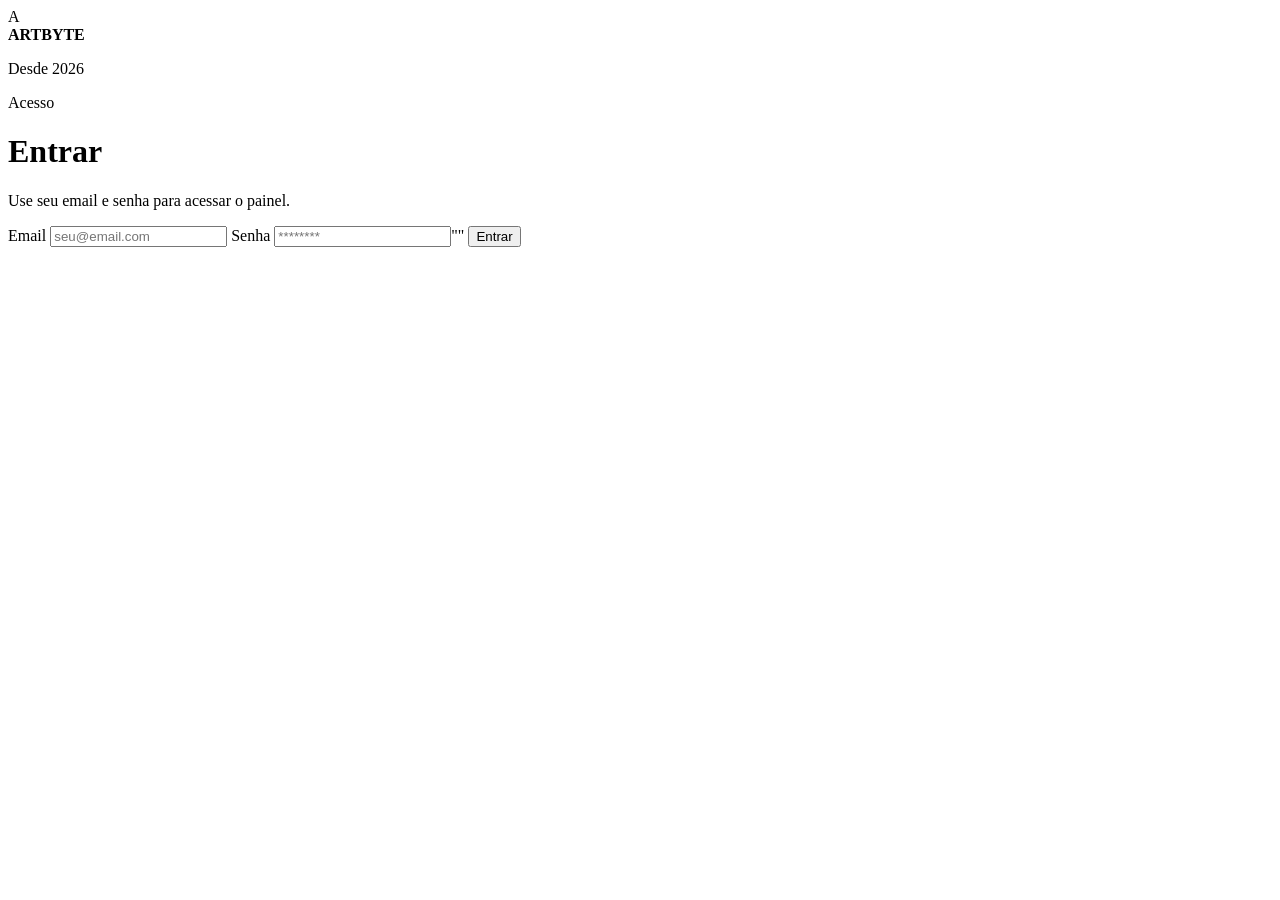
==== index.html @ c8a213b3 "Movendo index" ====
<!DOCTYPE html>
<html lang="pt-BR">
<head>
    <meta charset="UTF-8">
    <meta name="viewport" content="width=device-width, initial-scale=1.0">
    <title>ArtByte | Painel</title>
    <link rel="stylesheet" href="css/style.css">
</head>
<body class="login-page">
<div id="toast" class="toast hidden"></div>
<div class="login-container">
    <div class="brand-bar">
        <div class="logo">A</div>
        <div>
            <strong>ARTBYTE</strong>
            <p class="brand-subtitle">Desde 2026</p>
        </div>
    </div>

    <div class="login-card">
        <div class="card-header">
            <p class="tag">Acesso</p>
            <h1>Entrar</h1>
            <p class="card-note">Use seu email e senha para acessar o painel.</p>
        </div>
        <form onsubmit="event.preventDefault(); login();">
            <label>
                <span>Email</span>
                <input id="email" type="email" placeholder="seu@email.com" required>
            </label>
            <label>
                <span>Senha</span>
                <input id="senha" type="password" placeholder="********" required>""
            </label>
            <button type="submit">Entrar</button>
        </form>
    </div>
</div>

<script src="js/api.js"></script>
<script src="js/auth.js"></script>
</body>
</html>
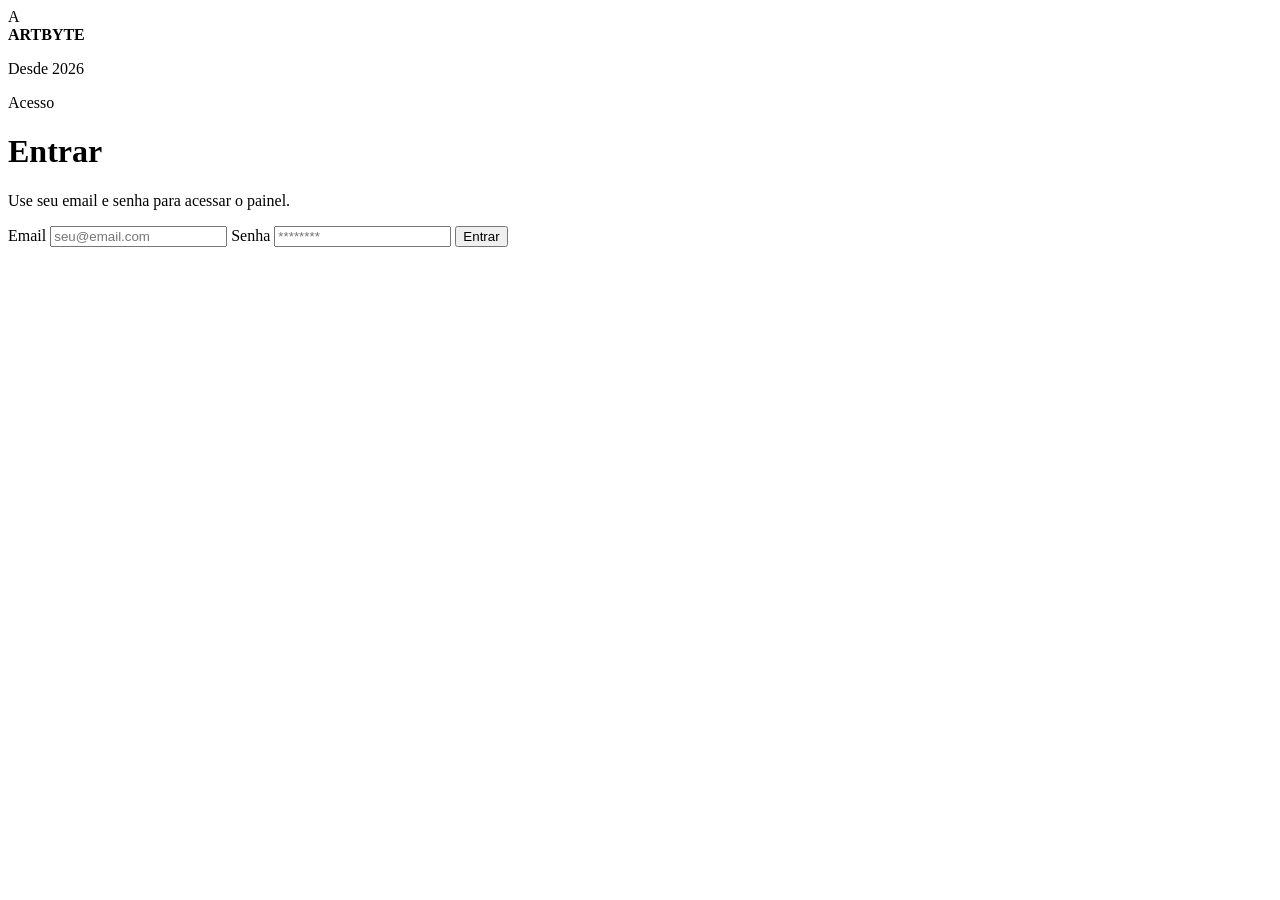
==== commit f802c7e0: "Implementação de  autenticacao com JWT e controle de acesso por perfil no sistema dentro do front" ====
--- a/index.html
+++ b/index.html
@@ -30,7 +30,7 @@
             </label>
             <label>
                 <span>Senha</span>
-                <input id="senha" type="password" placeholder="********" required>""
+                <input id="senha" type="password" placeholder="********" required>
             </label>
             <button type="submit">Entrar</button>
         </form>
@@ -40,4 +40,4 @@
 <script src="js/api.js"></script>
 <script src="js/auth.js"></script>
 </body>
-</html>+</html>
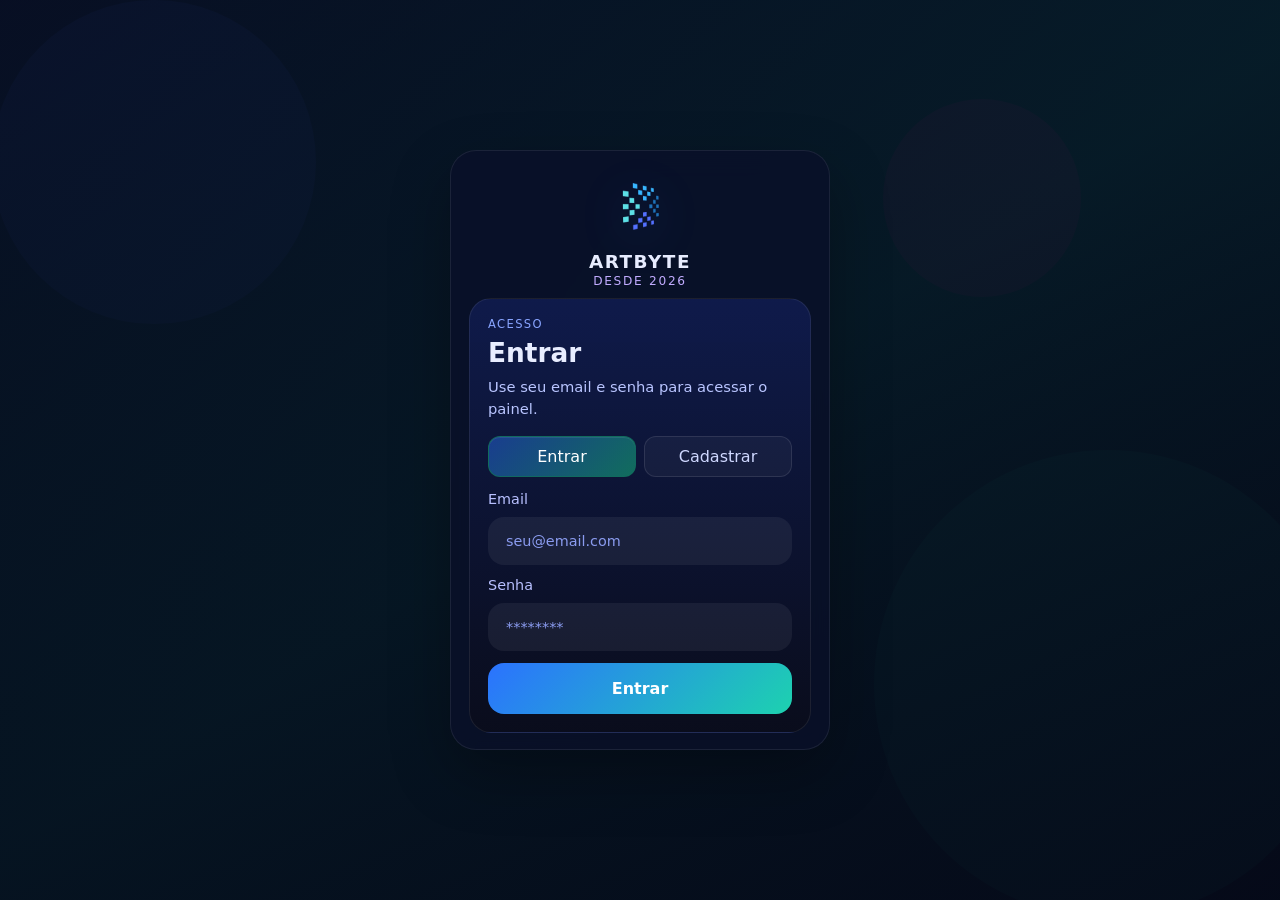
==== commit 5a5b02f6: "Organizando front" ====
--- a/index.html
+++ b/index.html
@@ -4,14 +4,14 @@
     <meta charset="UTF-8">
     <meta name="viewport" content="width=device-width, initial-scale=1.0">
     <title>ArtByte | Painel</title>
-    <link rel="stylesheet" href="css/style.css">
+    <link rel="stylesheet" href="site-loja/css/style.css">
 </head>
 <body class="login-page">
 <div id="toast" class="toast hidden"></div>
 <div class="login-container">
     <div class="brand-bar">
-        <div class="logo">A</div>
-        <div>
+        <div class="logo" aria-label="Logo ArtByte"></div>
+        <div class="brand-copy">
             <strong>ARTBYTE</strong>
             <p class="brand-subtitle">Desde 2026</p>
         </div>
@@ -20,10 +20,15 @@
     <div class="login-card">
         <div class="card-header">
             <p class="tag">Acesso</p>
-            <h1>Entrar</h1>
-            <p class="card-note">Use seu email e senha para acessar o painel.</p>
+            <h1 id="authTitle">Entrar</h1>
+            <p id="authDescription" class="card-note">Use seu email e senha para acessar o painel.</p>
         </div>
-        <form onsubmit="event.preventDefault(); login();">
+        <div class="auth-tabs">
+            <button id="loginTab" type="button" class="auth-tab active" onclick="mostrarLogin()">Entrar</button>
+            <button id="registerTab" type="button" class="auth-tab" onclick="mostrarCadastro()">Cadastrar</button>
+        </div>
+
+        <form id="loginForm" onsubmit="event.preventDefault(); login();">
             <label>
                 <span>Email</span>
                 <input id="email" type="email" placeholder="seu@email.com" required>
@@ -34,10 +39,22 @@
             </label>
             <button type="submit">Entrar</button>
         </form>
+
+        <form id="registerForm" class="hidden-auth-form" onsubmit="event.preventDefault(); cadastrar();">
+            <label>
+                <span>Email</span>
+                <input id="cadastroEmail" type="email" placeholder="novo@email.com" required>
+            </label>
+            <label>
+                <span>Senha</span>
+                <input id="cadastroSenha" type="password" placeholder="Crie uma senha" required>
+            </label>
+            <button type="submit">Criar conta</button>
+        </form>
     </div>
 </div>
 
-<script src="js/api.js"></script>
-<script src="js/auth.js"></script>
+<script src="site-loja/js/api.js"></script>
+<script src="site-loja/js/auth.js"></script>
 </body>
 </html>
--- a/site-loja/css/style.css
+++ b/site-loja/css/style.css
@@ -0,0 +1,837 @@
+/* Base */
+* {
+    box-sizing: border-box;
+}
+html, body {
+    margin: 0;
+    min-height: 100vh;
+    font-family: Inter, system-ui, -apple-system, BlinkMacSystemFont, 'Segoe UI', sans-serif;
+    background:
+                linear-gradient(rgba(5, 9, 24, 0.78), rgba(5, 9, 24, 0.88)),
+                url("data:image/svg+xml,%3Csvg xmlns='http://www.w3.org/2000/svg' width='1600' height='1000' viewBox='0 0 1600 1000'%3E%3Cdefs%3E%3ClinearGradient id='g' x1='0' y1='0' x2='1' y2='1'%3E%3Cstop offset='0%25' stop-color='%2310204b'/%3E%3Cstop offset='50%25' stop-color='%230b5f61'/%3E%3Cstop offset='100%25' stop-color='%23070918'/%3E%3C/linearGradient%3E%3C/defs%3E%3Crect width='1600' height='1000' fill='url(%23g)'/%3E%3Ccircle cx='260' cy='180' r='180' fill='rgba(67,113,255,0.18)'/%3E%3Ccircle cx='1320' cy='760' r='260' fill='rgba(29,210,175,0.16)'/%3E%3Ccircle cx='1180' cy='220' r='110' fill='rgba(255,62,184,0.14)'/%3E%3C/svg%3E") center/cover no-repeat,
+                #070b1a;
+    color: #e8edff;
+}
+body {
+    overflow-x: hidden;
+}
+img {
+    max-width: 100%;
+}
+button, input {
+    font: inherit;
+}
+a {
+    color: inherit;
+    text-decoration: none;
+}
+
+.login-page {
+    min-height: 100vh;
+    display: grid;
+    place-items: center;
+    padding: 6px 10px;
+    overflow: hidden;
+}
+.login-container {
+    width: min(380px, 100%);
+    backdrop-filter: blur(14px);
+    background: rgba(10, 16, 42, 0.78);
+    border: 1px solid rgba(255, 255, 255, 0.08);
+    border-radius: 26px;
+    box-shadow: 0 24px 60px rgba(0, 0, 0, 0.28);
+    padding: 16px 18px;
+}
+.brand-bar {
+    display: flex;
+    flex-direction: column;
+    align-items: center;
+    text-align: center;
+    gap: 6px;
+    margin-bottom: 10px;
+}
+.brand-bar .logo {
+    width: 78px;
+    height: 78px;
+    border-radius: 18px;
+    flex-shrink: 0;
+    background: url("../assets/Logo-transparent.png") center/contain no-repeat;
+    filter: drop-shadow(0 10px 24px rgba(44, 114, 255, 0.22));
+}
+.brand-copy {
+    max-width: 100%;
+}
+.brand-bar strong {
+    display: block;
+    font-size: 1.15rem;
+    letter-spacing: 0.08em;
+}
+.brand-subtitle {
+    margin: 2px 0 0;
+    color: #c1acff;
+    text-transform: uppercase;
+    font-size: 0.76rem;
+    letter-spacing: 0.14em;
+}
+.login-card {
+    width: 100%;
+    background: rgba(255, 255, 255, 0.05);
+    border: 1px solid rgba(255, 255, 255, 0.08);
+    border-radius: 22px;
+    padding: 18px;
+}
+.login-card .card-header {
+    margin-bottom: 16px;
+}
+.auth-tabs {
+    display: grid;
+    grid-template-columns: 1fr 1fr;
+    gap: 8px;
+    margin-bottom: 14px;
+}
+.auth-tab {
+    min-width: 0;
+    width: 100%;
+    padding: 10px 12px;
+    border-radius: 12px;
+    border: 1px solid rgba(255, 255, 255, 0.1);
+    background: rgba(255, 255, 255, 0.04);
+    color: #cfd8ff;
+    cursor: pointer;
+    transition: background 0.2s ease, border-color 0.2s ease, transform 0.2s ease;
+}
+.auth-tab.active {
+    background: linear-gradient(135deg, #193d8f, #116d5d);
+    color: #fff;
+    border-color: rgba(17, 109, 93, 0.9);
+    box-shadow: inset 0 1px 0 rgba(255, 255, 255, 0.08);
+}
+.auth-tab:hover {
+    transform: translateY(-1px);
+}
+.hidden-auth-form {
+    display: none;
+}
+.login-card .tag {
+    margin: 0 0 6px;
+    color: #88a4ff;
+    font-size: 0.72rem;
+    letter-spacing: 0.12em;
+    text-transform: uppercase;
+}
+.login-card h1 {
+    margin: 0;
+    font-size: 1.65rem;
+}
+.card-note {
+    margin: 8px 0 0;
+    color: #b9c5ff;
+    line-height: 1.5;
+    font-size: 0.92rem;
+}
+.login-card label {
+    display: grid;
+    gap: 8px;
+    margin-bottom: 12px;
+    color: #d7e0ff;
+    font-size: 0.85rem;
+}
+.login-card input {
+    width: 100%;
+    min-width: 0;
+    padding: 13px 15px;
+    background: rgba(255, 255, 255, 0.06);
+    border: 1px solid rgba(255, 255, 255, 0.12);
+    border-radius: 14px;
+    color: #f4f7ff;
+}
+.login-card input::placeholder {
+    color: #8b9fe6;
+}
+.login-card form button {
+    width: 100%;
+    min-width: 0;
+    padding: 13px 15px;
+    border-radius: 14px;
+    border: none;
+    background: linear-gradient(135deg, #2b72ff, #1dd2af);
+    color: #fff;
+    font-weight: 700;
+    cursor: pointer;
+    transition: transform 0.2s ease, filter 0.2s ease;
+}
+.login-card form button:hover {
+    transform: translateY(-1px);
+    filter: brightness(1.05);
+}
+
+@media (max-width: 520px) {
+    .login-container {
+        padding: 12px 14px;
+    }
+    .brand-bar {
+        margin-bottom: 8px;
+    }
+    .login-card {
+        padding: 14px;
+    }
+}
+.brand {
+    display: flex;
+    align-items: center;
+    gap: 14px;
+    margin-bottom: 36px;
+}
+.logo {
+    width: 46px;
+    height: 46px;
+    border-radius: 16px;
+    background: linear-gradient(135deg, #1dd2af, #2b72ff);
+    display: flex;
+    align-items: center;
+    justify-content: center;
+    font-size: 1.3rem;
+    font-weight: 700;
+    color: #fff;
+}
+.brand strong {
+    display: block;
+    font-size: 1.05rem;
+}
+.brand small {
+    color: #8b97c1;
+}
+nav {
+    display: flex;
+    flex-direction: column;
+    gap: 8px;
+}
+.nav-item {
+    display: block;
+    padding: 14px 16px;
+    border-radius: 16px;
+    color: #b7c0ff;
+    transition: background 0.2s ease, color 0.2s ease;
+}
+.nav-item:hover,
+.nav-item.active {
+    background: rgba(255, 255, 255, 0.06);
+    color: #ffffff;
+}
+.bottom-note {
+    margin-top: auto;
+    font-size: 0.88rem;
+    color: #7d8ad1;
+}
+.content {
+    padding: 32px 40px;
+}
+.topbar {
+    display: flex;
+    align-items: center;
+    justify-content: space-between;
+    gap: 16px;
+    margin-bottom: 30px;
+}
+.topbar .tag {
+    margin: 0 0 8px;
+    color: #8d9afe;
+    letter-spacing: 0.08em;
+    text-transform: uppercase;
+    font-size: 0.8rem;
+}
+.topbar h1 {
+    margin: 0;
+    font-size: 2.3rem;
+    line-height: 1.05;
+}
+.header-actions {
+    display: flex;
+    flex-wrap: wrap;
+    gap: 10px;
+}
+.pill {
+    padding: 12px 16px;
+    border-radius: 14px;
+    background: rgba(255, 255, 255, 0.06);
+    color: #c8d0ff;
+    font-size: 0.9rem;
+}
+.dashboard-grid {
+    display: grid;
+    grid-template-columns: minmax(0, 1.4fr) minmax(0, 0.9fr);
+    gap: 24px;
+    margin-bottom: 24px;
+}
+.cards-row {
+    display: grid;
+    grid-template-columns: repeat(2, minmax(0, 1fr));
+    gap: 24px;
+}
+.card {
+    background: rgba(255, 255, 255, 0.04);
+    border: 1px solid rgba(255, 255, 255, 0.08);
+    border-radius: 30px;
+    padding: 28px;
+    box-shadow: 0 30px 45px rgba(0, 0, 0, 0.18);
+}
+.card-header {
+    margin-bottom: 18px;
+}
+.card h2 {
+    margin: 0;
+    font-size: 1.35rem;
+}
+.user-card {
+    display: flex;
+    align-items: center;
+    gap: 16px;
+}
+.avatar {
+    width: 72px;
+    height: 72px;
+    border-radius: 22px;
+    display: grid;
+    place-items: center;
+    color: #fff;
+    font-size: 1.7rem;
+    background: linear-gradient(135deg, #2b72ff, #1dd2af);
+}
+.user-card small {
+    display: block;
+    color: #8da1ff;
+    margin-bottom: 6px;
+}
+.user-card strong {
+    color: #fff;
+    font-size: 1.5rem;
+}
+.stats-grid {
+    display: grid;
+    grid-template-columns: repeat(2, minmax(0, 1fr));
+    gap: 16px;
+    margin-top: 24px;
+}
+.stat {
+    padding: 20px;
+    background: rgba(255, 255, 255, 0.05);
+    border: 1px solid rgba(255, 255, 255, 0.08);
+    border-radius: 22px;
+}
+.stat strong {
+    display: block;
+    margin-bottom: 8px;
+    font-size: 1.9rem;
+    color: #fff;
+}
+.stat span {
+    color: #aeb8ff;
+}
+.login-card {
+    background: linear-gradient(180deg, rgba(16, 28, 77, 0.94), rgba(10, 13, 28, 0.96));
+}
+.login-card .tag {
+    margin: 0 0 6px;
+}
+.login-card input,
+.login-card form button {
+    width: 100%;
+    border: none;
+    border-radius: 16px;
+    padding: 16px 18px;
+    background: rgba(255, 255, 255, 0.06);
+    color: #ecf2ff;
+}
+.login-card label {
+    display: grid;
+    gap: 10px;
+    font-size: 0.9rem;
+    color: #b8c0ff;
+}
+.login-card input::placeholder {
+    color: #8a9bef;
+}
+.login-card form button {
+    background: linear-gradient(135deg, #2b72ff, #1dd2af);
+    color: #fff;
+    font-weight: 700;
+    cursor: pointer;
+    transition: transform 0.2s ease, filter 0.2s ease;
+}
+.login-card form button:hover {
+    transform: translateY(-1px);
+    filter: brightness(1.05);
+}
+.small-card .tag {
+    margin-bottom: 14px;
+}
+.small-card .card-text {
+    margin: 0;
+    color: #bac5ff;
+    line-height: 1.7;
+}
+.products-page {
+    padding: 32px;
+}
+.products-header {
+    display: flex;
+    justify-content: space-between;
+    align-items: flex-start;
+    gap: 20px;
+    margin-bottom: 28px;
+}
+.products-header .tag {
+    margin-bottom: 10px;
+}
+.products-header h1 {
+    margin: 0;
+    font-size: 2.1rem;
+}
+.subtitle {
+    margin: 10px 0 0;
+    color: #adb4ff;
+}
+.button-back {
+    display: inline-flex;
+    align-items: center;
+    gap: 10px;
+    padding: 14px 18px;
+    border-radius: 16px;
+    background: rgba(255, 255, 255, 0.06);
+    color: #e8edff;
+    border: 1px solid rgba(255, 255, 255, 0.08);
+}
+.product-card {
+    padding: 28px;
+    display: grid;
+    gap: 24px;
+}
+.product-panel {
+    display: flex;
+    justify-content: space-between;
+    align-items: center;
+    gap: 16px;
+}
+.product-form {
+    display: grid;
+    gap: 16px;
+    background: rgba(255, 255, 255, 0.04);
+    padding: 22px;
+    border-radius: 22px;
+    border: 1px solid rgba(255, 255, 255, 0.08);
+}
+.product-form.hidden {
+    display: none;
+}
+.product-form.add-mode {
+    border-color: rgba(29, 210, 175, 0.7);
+    box-shadow: 0 20px 40px rgba(29, 210, 175, 0.14);
+}
+.product-form.edit-mode {
+    border-color: rgba(255, 79, 123, 0.7);
+    background: rgba(255, 79, 123, 0.08);
+    box-shadow: 0 20px 40px rgba(255, 79, 123, 0.14);
+}
+.product-form label {
+    display: grid;
+    gap: 10px;
+    color: #d9e1ff;
+}
+.product-form input {
+    width: 100%;
+    padding: 14px 16px;
+    border-radius: 16px;
+    border: 1px solid rgba(255, 255, 255, 0.1);
+    background: rgba(255, 255, 255, 0.05);
+    color: #eef2ff;
+}
+.product-form input::placeholder {
+    color: #8f9efb;
+}
+.form-actions {
+    display: flex;
+    gap: 12px;
+    flex-wrap: wrap;
+}
+.button-primary,
+.button-secondary,
+.button-danger {
+    border: none;
+    border-radius: 16px;
+    padding: 14px 22px;
+    cursor: pointer;
+    font-weight: 700;
+}
+.button-primary {
+    background: linear-gradient(135deg, #2b72ff, #1dd2af);
+    color: #fff;
+}
+.button-secondary {
+    background: rgba(255, 255, 255, 0.07);
+    color: #d7e0ff;
+}
+.button-danger {
+    background: #ff4f7b;
+    color: #fff;
+}
+.button-secondary.small,
+.button-danger.small {
+    padding: 10px 16px;
+    font-size: 0.85rem;
+}
+.product-list {
+    list-style: none;
+    padding: 0;
+    margin: 0;
+    display: grid;
+    gap: 14px;
+}
+.product-item {
+    padding: 18px 20px;
+    background: rgba(255, 255, 255, 0.04);
+    border: 1px solid rgba(255, 255, 255, 0.08);
+    border-radius: 20px;
+    display: flex;
+    justify-content: space-between;
+    align-items: center;
+    gap: 16px;
+    flex-wrap: wrap;
+}
+.product-info {
+    display: grid;
+    gap: 8px;
+}
+.product-right {
+    display: flex;
+    align-items: center;
+    gap: 16px;
+    flex-wrap: wrap;
+}
+.product-item strong {
+    color: #fff;
+}
+.product-item span {
+    color: #9db0ff;
+}
+.product-actions {
+    display: flex;
+    gap: 10px;
+    flex-wrap: wrap;
+}
+
+.toast {
+    position: fixed;
+    top: 24px;
+    right: 24px;
+    max-width: min(360px, calc(100% - 48px));
+    padding: 16px 20px;
+    border-radius: 18px;
+    border: 1px solid rgba(255, 255, 255, 0.12);
+    background: rgba(10, 16, 42, 0.96);
+    color: #edf2ff;
+    box-shadow: 0 24px 60px rgba(0, 0, 0, 0.28);
+    opacity: 0;
+    transform: translateY(-10px);
+    transition: opacity 0.25s ease, transform 0.25s ease;
+    z-index: 1000;
+}
+
+.toast.hidden {
+    display: none;
+}
+
+.toast.visible {
+    opacity: 1;
+    transform: translateY(0);
+}
+
+.toast.success {
+    border-color: rgba(29, 210, 175, 0.75);
+    background: rgba(12, 35, 60, 0.96);
+}
+
+.toast.error {
+    border-color: rgba(255, 79, 123, 0.85);
+    background: rgba(55, 0, 20, 0.95);
+}
+
+@media (max-width: 700px) {
+    .app-shell {
+        grid-template-columns: 1fr;
+    }
+    .dashboard-grid,
+    .cards-row {
+        grid-template-columns: 1fr;
+    }
+    .content {
+        padding: 24px;
+    }
+}
+
+@media (max-width: 700px) {
+    .sidebar {
+        display: none;
+    }
+    .products-page,
+    .content {
+        padding: 18px;
+    }
+    .products-header {
+        flex-direction: column;
+        align-items: stretch;
+    }
+}
+
+.store-page {
+    min-height: 100vh;
+    background:
+            linear-gradient(rgba(7, 10, 24, 0.92), rgba(7, 10, 24, 0.96)),
+            radial-gradient(circle at top left, rgba(40, 114, 255, 0.16), transparent 24%),
+            #070b1a;
+}
+
+.store-shell {
+    padding: 24px;
+}
+
+.store-header {
+    display: grid;
+    grid-template-columns: 240px minmax(0, 1fr) auto;
+    align-items: center;
+    gap: 18px;
+    margin-bottom: 24px;
+}
+
+.store-brand {
+    display: flex;
+    align-items: center;
+    gap: 14px;
+}
+
+.store-logo {
+    width: 58px;
+    height: 58px;
+    background: url("../assets/Logo-transparent.png") center/contain no-repeat;
+    filter: drop-shadow(0 10px 24px rgba(44, 114, 255, 0.22));
+}
+
+.store-brand h1 {
+    margin: 0;
+    font-size: 1.7rem;
+}
+
+.store-search input {
+    width: 100%;
+    padding: 15px 18px;
+    border-radius: 18px;
+    border: 1px solid rgba(255, 255, 255, 0.08);
+    background: rgba(255, 255, 255, 0.06);
+    color: #eef2ff;
+}
+
+.store-actions {
+    display: flex;
+    gap: 12px;
+    align-items: center;
+}
+
+.store-layout {
+    display: grid;
+    grid-template-columns: minmax(0, 1fr) 340px;
+    gap: 24px;
+    align-items: start;
+}
+
+.store-main {
+    display: grid;
+    gap: 20px;
+}
+
+.admin-panel.hidden {
+    display: none;
+}
+
+.admin-panel-header {
+    display: flex;
+    justify-content: space-between;
+    gap: 16px;
+    align-items: start;
+    margin-bottom: 16px;
+}
+
+.catalog-section {
+    display: grid;
+    gap: 16px;
+}
+
+.catalog-toolbar {
+    display: flex;
+    align-items: end;
+    justify-content: space-between;
+    gap: 16px;
+}
+
+.catalog-toolbar h2 {
+    margin: 4px 0 0;
+    font-size: 1.8rem;
+}
+
+.catalog-info {
+    margin: 0;
+    color: #aeb8ff;
+}
+
+.catalog-empty.hidden {
+    display: none;
+}
+
+.catalog-grid {
+    display: grid;
+    grid-template-columns: repeat(auto-fill, minmax(220px, 1fr));
+    gap: 18px;
+}
+
+.product-market-card {
+    background: rgba(255, 255, 255, 0.05);
+    border: 1px solid rgba(255, 255, 255, 0.08);
+    border-radius: 24px;
+    overflow: hidden;
+    box-shadow: 0 20px 40px rgba(0, 0, 0, 0.18);
+}
+
+.product-market-image {
+    width: 100%;
+    height: 210px;
+    object-fit: cover;
+    background: rgba(255, 255, 255, 0.04);
+}
+
+.product-market-body {
+    padding: 16px;
+    display: grid;
+    gap: 12px;
+}
+
+.product-market-body h3 {
+    margin: 0;
+    font-size: 1.05rem;
+    min-height: 2.8em;
+}
+
+.product-market-stock {
+    margin: 0;
+    color: #aeb8ff;
+    font-size: 0.92rem;
+}
+
+.product-market-price {
+    font-size: 1.35rem;
+    color: #ffffff;
+}
+
+.product-market-actions {
+    display: grid;
+    gap: 10px;
+}
+
+.cart-sidebar {
+    position: sticky;
+    top: 24px;
+}
+
+.cart-card {
+    display: grid;
+    gap: 18px;
+}
+
+.cart-header {
+    display: flex;
+    justify-content: space-between;
+    gap: 12px;
+    align-items: start;
+}
+
+.cart-header h2 {
+    margin: 4px 0 0;
+}
+
+.cart-badge {
+    min-width: 34px;
+    height: 34px;
+    border-radius: 999px;
+    display: grid;
+    place-items: center;
+    background: linear-gradient(135deg, #2b72ff, #1dd2af);
+    color: #fff;
+    font-weight: 700;
+}
+
+.cart-items {
+    display: grid;
+    gap: 14px;
+}
+
+.cart-item {
+    display: grid;
+    grid-template-columns: 68px minmax(0, 1fr);
+    gap: 12px;
+    align-items: start;
+}
+
+.cart-item-image {
+    width: 68px;
+    height: 68px;
+    border-radius: 16px;
+    object-fit: cover;
+}
+
+.cart-item-info {
+    display: grid;
+    gap: 6px;
+}
+
+.cart-item-info strong {
+    font-size: 0.95rem;
+}
+
+.cart-item-info span {
+    color: #b7c0ff;
+}
+
+.cart-item-controls {
+    display: flex;
+    align-items: center;
+    gap: 8px;
+    flex-wrap: wrap;
+}
+
+.cart-empty {
+    margin: 0;
+    color: #aeb8ff;
+}
+
+.cart-footer {
+    display: grid;
+    gap: 12px;
+}
+
+.cart-total-line {
+    display: flex;
+    justify-content: space-between;
+    align-items: center;
+    color: #dce4ff;
+}
+
+@media (max-width: 980px) {
+    .store-header {
+        grid-template-columns: 1fr;
+    }
+
+    .store-layout {
+        grid-template-columns: 1fr;
+    }
+
+    .cart-sidebar {
+        position: static;
+    }
+}
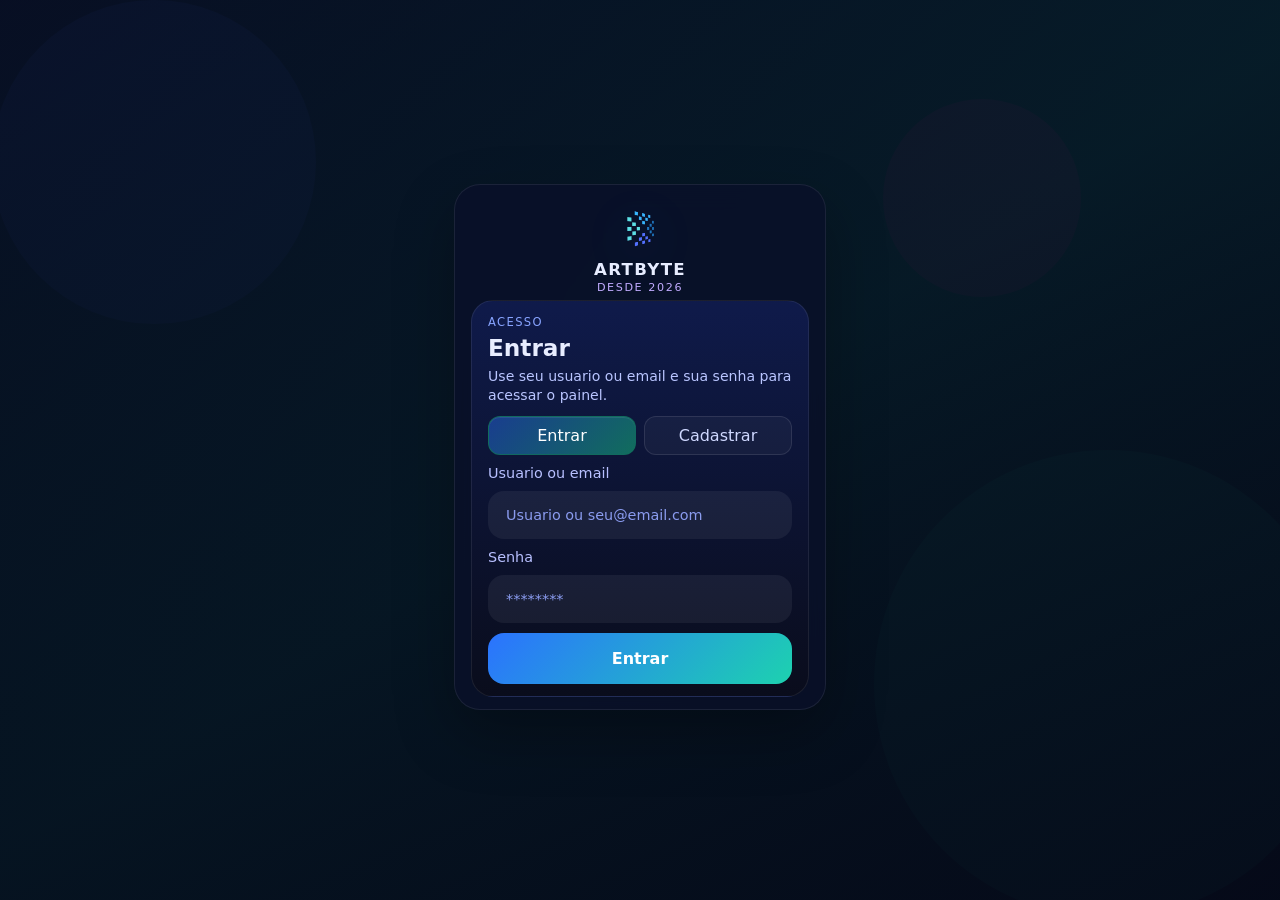
==== commit 9f5a02b0: "Organizando e adicionando funcionalidades dentro do front" ====
--- a/index.html
+++ b/index.html
@@ -21,7 +21,7 @@
         <div class="card-header">
             <p class="tag">Acesso</p>
             <h1 id="authTitle">Entrar</h1>
-            <p id="authDescription" class="card-note">Use seu email e senha para acessar o painel.</p>
+            <p id="authDescription" class="card-note">Use seu usuario ou email e sua senha para acessar o painel.</p>
         </div>
         <div class="auth-tabs">
             <button id="loginTab" type="button" class="auth-tab active" onclick="mostrarLogin()">Entrar</button>
@@ -30,8 +30,8 @@
 
         <form id="loginForm" onsubmit="event.preventDefault(); login();">
             <label>
-                <span>Email</span>
-                <input id="email" type="email" placeholder="seu@email.com" required>
+                <span>Usuario ou email</span>
+                <input id="email" type="text" placeholder="Usuario ou seu@email.com" required>
             </label>
             <label>
                 <span>Senha</span>
@@ -41,6 +41,10 @@
         </form>
 
         <form id="registerForm" class="hidden-auth-form" onsubmit="event.preventDefault(); cadastrar();">
+            <label>
+                <span>Nome</span>
+                <input id="cadastroNome" type="text" placeholder="Seu nome" required>
+            </label>
             <label>
                 <span>Email</span>
                 <input id="cadastroEmail" type="email" placeholder="novo@email.com" required>
--- a/site-loja/css/style.css
+++ b/site-loja/css/style.css
@@ -15,6 +15,9 @@
 body {
     overflow-x: hidden;
 }
+.hidden {
+    display: none !important;
+}
 img {
     max-width: 100%;
 }
@@ -30,30 +33,30 @@
     min-height: 100vh;
     display: grid;
     place-items: center;
-    padding: 6px 10px;
+    padding: 2px 10px 8px;
     overflow: hidden;
 }
 .login-container {
-    width: min(380px, 100%);
+    width: min(372px, 100%);
     backdrop-filter: blur(14px);
     background: rgba(10, 16, 42, 0.78);
     border: 1px solid rgba(255, 255, 255, 0.08);
     border-radius: 26px;
     box-shadow: 0 24px 60px rgba(0, 0, 0, 0.28);
-    padding: 16px 18px;
+    padding: 14px 16px 12px;
 }
 .brand-bar {
     display: flex;
     flex-direction: column;
     align-items: center;
     text-align: center;
-    gap: 6px;
-    margin-bottom: 10px;
+    gap: 4px;
+    margin-bottom: 6px;
 }
 .brand-bar .logo {
-    width: 78px;
-    height: 78px;
-    border-radius: 18px;
+    width: 58px;
+    height: 58px;
+    border-radius: 16px;
     flex-shrink: 0;
     background: url("../assets/Logo-transparent.png") center/contain no-repeat;
     filter: drop-shadow(0 10px 24px rgba(44, 114, 255, 0.22));
@@ -63,14 +66,15 @@
 }
 .brand-bar strong {
     display: block;
-    font-size: 1.15rem;
+    font-size: 1.04rem;
     letter-spacing: 0.08em;
+    line-height: 1.1;
 }
 .brand-subtitle {
     margin: 2px 0 0;
     color: #c1acff;
     text-transform: uppercase;
-    font-size: 0.76rem;
+    font-size: 0.7rem;
     letter-spacing: 0.14em;
 }
 .login-card {
@@ -78,21 +82,21 @@
     background: rgba(255, 255, 255, 0.05);
     border: 1px solid rgba(255, 255, 255, 0.08);
     border-radius: 22px;
-    padding: 18px;
+    padding: 14px 16px 12px;
 }
 .login-card .card-header {
-    margin-bottom: 16px;
+    margin-bottom: 10px;
 }
 .auth-tabs {
     display: grid;
     grid-template-columns: 1fr 1fr;
     gap: 8px;
-    margin-bottom: 14px;
+    margin-bottom: 10px;
 }
 .auth-tab {
     min-width: 0;
     width: 100%;
-    padding: 10px 12px;
+    padding: 9px 12px;
     border-radius: 12px;
     border: 1px solid rgba(255, 255, 255, 0.1);
     background: rgba(255, 255, 255, 0.04);
@@ -113,33 +117,34 @@
     display: none;
 }
 .login-card .tag {
-    margin: 0 0 6px;
+    margin: 0 0 4px;
     color: #88a4ff;
     font-size: 0.72rem;
     letter-spacing: 0.12em;
     text-transform: uppercase;
 }
 .login-card h1 {
-    margin: 0;
-    font-size: 1.65rem;
+    margin: 0 0 2px;
+    font-size: 1.45rem;
+    line-height: 1.1;
 }
 .card-note {
-    margin: 8px 0 0;
+    margin: 6px 0 0;
     color: #b9c5ff;
-    line-height: 1.5;
-    font-size: 0.92rem;
+    line-height: 1.4;
+    font-size: 0.88rem;
 }
 .login-card label {
     display: grid;
-    gap: 8px;
-    margin-bottom: 12px;
+    gap: 6px;
+    margin-bottom: 10px;
     color: #d7e0ff;
-    font-size: 0.85rem;
+    font-size: 0.82rem;
 }
 .login-card input {
     width: 100%;
     min-width: 0;
-    padding: 13px 15px;
+    padding: 11px 14px;
     background: rgba(255, 255, 255, 0.06);
     border: 1px solid rgba(255, 255, 255, 0.12);
     border-radius: 14px;
@@ -151,7 +156,7 @@
 .login-card form button {
     width: 100%;
     min-width: 0;
-    padding: 13px 15px;
+    padding: 11px 15px;
     border-radius: 14px;
     border: none;
     background: linear-gradient(135deg, #2b72ff, #1dd2af);
@@ -167,13 +172,14 @@
 
 @media (max-width: 520px) {
     .login-container {
+        width: min(360px, 100%);
         padding: 12px 14px;
     }
     .brand-bar {
-        margin-bottom: 8px;
+        margin-bottom: 10px;
     }
     .login-card {
-        padding: 14px;
+        padding: 13px;
     }
 }
 .brand {
@@ -590,6 +596,14 @@
             #070b1a;
 }
 
+.admin-view.store-page {
+    background:
+            linear-gradient(rgba(5, 12, 28, 0.94), rgba(7, 19, 32, 0.97)),
+            radial-gradient(circle at top left, rgba(36, 178, 255, 0.18), transparent 26%),
+            radial-gradient(circle at bottom right, rgba(29, 210, 175, 0.14), transparent 24%),
+            #06111f;
+}
+
 .store-shell {
     padding: 24px;
 }
@@ -609,15 +623,20 @@
 }
 
 .store-logo {
-    width: 58px;
-    height: 58px;
+    width: 76px;
+    height: 76px;
     background: url("../assets/Logo-transparent.png") center/contain no-repeat;
     filter: drop-shadow(0 10px 24px rgba(44, 114, 255, 0.22));
+    flex-shrink: 0;
 }
 
 .store-brand h1 {
     margin: 0;
-    font-size: 1.7rem;
+    font-size: 1.85rem;
+}
+
+.admin-view .store-brand h1 {
+    letter-spacing: 0.02em;
 }
 
 .store-search input {
@@ -835,3 +854,808 @@
         position: static;
     }
 }
+
+.store-header-wide {
+    grid-template-columns: 240px minmax(0, 1fr) auto;
+}
+
+.store-layout-single {
+    display: block;
+}
+
+.store-catalog-layout {
+    display: grid;
+    grid-template-columns: 280px minmax(0, 1fr);
+    gap: 24px;
+    align-items: start;
+}
+
+.store-topbar-actions {
+    display: flex;
+    align-items: center;
+    gap: 14px;
+    justify-content: flex-end;
+}
+
+.store-topbar-actions.align-end {
+    justify-content: flex-end;
+}
+
+.cart-trigger {
+    border: 1px solid rgba(255, 255, 255, 0.08);
+    background: rgba(255, 255, 255, 0.06);
+    color: #eef2ff;
+    border-radius: 18px;
+    padding: 12px 16px;
+    display: inline-flex;
+    align-items: center;
+    gap: 10px;
+    cursor: pointer;
+    transition: transform 0.2s ease, border-color 0.2s ease;
+}
+
+.cart-trigger:hover,
+.cart-trigger.active {
+    transform: translateY(-1px);
+    border-color: rgba(43, 114, 255, 0.45);
+}
+
+.cart-trigger-icon {
+    font-weight: 600;
+}
+
+.cart-trigger-badge {
+    min-width: 26px;
+    height: 26px;
+    border-radius: 999px;
+    display: grid;
+    place-items: center;
+    background: linear-gradient(135deg, #2b72ff, #1dd2af);
+    color: #fff;
+    font-size: 0.85rem;
+    font-weight: 700;
+    padding: 0 8px;
+}
+
+.user-menu-wrapper {
+    position: relative;
+}
+
+.user-menu-button {
+    display: flex;
+    align-items: center;
+    gap: 12px;
+    padding: 10px 14px;
+    border-radius: 20px;
+    border: 1px solid rgba(255, 255, 255, 0.08);
+    background: rgba(255, 255, 255, 0.06);
+    color: #eef2ff;
+    cursor: pointer;
+    min-width: 220px;
+}
+
+.user-avatar {
+    width: 44px;
+    height: 44px;
+    border-radius: 50%;
+    display: grid;
+    place-items: center;
+    background: linear-gradient(135deg, #2b72ff, #1dd2af);
+    color: #fff;
+    font-weight: 700;
+    overflow: hidden;
+}
+
+.user-avatar img {
+    width: 100%;
+    height: 100%;
+    object-fit: cover;
+    display: block;
+}
+
+.user-avatar.has-photo {
+    background: rgba(255, 255, 255, 0.08);
+}
+
+.user-meta {
+    display: grid;
+    text-align: left;
+    min-width: 0;
+}
+
+.user-meta strong,
+.user-meta small {
+    white-space: nowrap;
+    overflow: hidden;
+    text-overflow: ellipsis;
+}
+
+.user-meta small {
+    color: #aeb8ff;
+}
+
+.user-dropdown {
+    position: absolute;
+    top: calc(100% + 10px);
+    right: 0;
+    min-width: 200px;
+    background: #121c46;
+    border: 1px solid rgba(255, 255, 255, 0.08);
+    border-radius: 18px;
+    padding: 8px;
+    display: grid;
+    gap: 6px;
+    z-index: 20;
+    box-shadow: 0 16px 40px rgba(0, 0, 0, 0.28);
+}
+
+.user-dropdown.hidden {
+    display: none;
+}
+
+.user-dropdown button {
+    width: 100%;
+    border: 0;
+    background: transparent;
+    color: #eef2ff;
+    text-align: left;
+    padding: 10px 12px;
+    border-radius: 12px;
+    cursor: pointer;
+}
+
+.user-dropdown button:hover {
+    background: rgba(255, 255, 255, 0.06);
+}
+
+.admin-toolbar {
+    margin-bottom: 16px;
+}
+
+.filter-sidebar {
+    position: sticky;
+    top: 24px;
+    display: grid;
+    gap: 18px;
+    padding: 22px;
+    background:
+        linear-gradient(180deg, rgba(10, 16, 42, 0.98), rgba(19, 30, 75, 0.96));
+    border: 1px solid rgba(255, 255, 255, 0.08);
+    box-shadow: 0 20px 44px rgba(0, 0, 0, 0.2);
+}
+
+.filter-header {
+    display: flex;
+    justify-content: space-between;
+    gap: 12px;
+    align-items: start;
+}
+
+.filter-header h2 {
+    margin: 4px 0 0;
+    font-size: 1.35rem;
+}
+
+.filter-group {
+    display: grid;
+    gap: 8px;
+}
+
+.filter-group label {
+    color: #ccd7ff;
+    font-size: 0.94rem;
+}
+
+.filter-group input,
+.filter-group select {
+    width: 100%;
+    min-height: 48px;
+    padding: 12px 14px;
+    border-radius: 14px;
+    border: 1px solid rgba(255, 255, 255, 0.1);
+    background: rgba(255, 255, 255, 0.05);
+    color: #eef2ff;
+    outline: none;
+}
+
+.filter-group select {
+    appearance: none;
+}
+
+.filter-group select option {
+    background: #18224f;
+    color: #eef2ff;
+}
+
+.filter-group input:focus,
+.filter-group select:focus {
+    border-color: rgba(71, 146, 255, 0.65);
+    box-shadow: 0 0 0 4px rgba(43, 114, 255, 0.12);
+}
+
+.filter-checklist {
+    display: grid;
+    gap: 10px;
+    padding: 14px 16px;
+    border-radius: 18px;
+    background: rgba(255, 255, 255, 0.04);
+    border: 1px solid rgba(255, 255, 255, 0.08);
+}
+
+.filter-checkbox {
+    display: flex;
+    align-items: center;
+    gap: 10px;
+    color: #eef2ff;
+}
+
+.filter-checkbox input {
+    appearance: none;
+    width: 20px;
+    height: 20px;
+    margin: 0;
+    border-radius: 6px;
+    border: 1px solid rgba(155, 182, 255, 0.45);
+    background: rgba(255, 255, 255, 0.06);
+    display: grid;
+    place-items: center;
+    cursor: pointer;
+    transition: border-color 0.2s ease, background 0.2s ease, box-shadow 0.2s ease;
+}
+
+.filter-checkbox input::after {
+    content: "";
+    width: 10px;
+    height: 10px;
+    border-radius: 3px;
+    background: linear-gradient(135deg, #2b72ff, #1dd2af);
+    transform: scale(0);
+    transition: transform 0.18s ease;
+}
+
+.filter-checkbox input:checked {
+    border-color: rgba(43, 114, 255, 0.9);
+    box-shadow: 0 0 0 4px rgba(43, 114, 255, 0.12);
+}
+
+.filter-checkbox input:checked::after {
+    transform: scale(1);
+}
+
+.filter-summary {
+    padding: 16px 18px;
+    border-radius: 18px;
+    background: linear-gradient(135deg, rgba(43, 114, 255, 0.16), rgba(29, 210, 175, 0.1));
+    border: 1px solid rgba(105, 161, 255, 0.18);
+}
+
+.filter-summary strong {
+    display: block;
+    margin-bottom: 6px;
+}
+
+.filter-summary p {
+    margin: 0;
+    color: #c7d5ff;
+    line-height: 1.5;
+    font-size: 0.94rem;
+}
+
+.admin-dashboard {
+    display: grid;
+    gap: 18px;
+}
+
+.admin-hero {
+    display: flex;
+    justify-content: space-between;
+    gap: 18px;
+    align-items: center;
+    background:
+        linear-gradient(135deg, rgba(18, 31, 88, 0.96), rgba(18, 107, 95, 0.82));
+    border: 1px solid rgba(89, 150, 255, 0.22);
+}
+
+.admin-hero h2 {
+    margin: 4px 0 0;
+    font-size: 2rem;
+}
+
+.admin-kpis {
+    display: grid;
+    grid-template-columns: repeat(4, minmax(0, 1fr));
+    gap: 16px;
+}
+
+.admin-kpi {
+    gap: 8px;
+    background: linear-gradient(180deg, rgba(255, 255, 255, 0.06), rgba(255, 255, 255, 0.03));
+}
+
+.admin-kpi span {
+    color: #aeb8ff;
+    font-size: 0.92rem;
+}
+
+.admin-kpi strong {
+    font-size: 1.6rem;
+    color: #ffffff;
+}
+
+.admin-inventory {
+    display: grid;
+    gap: 16px;
+}
+
+.admin-table-wrap {
+    overflow-x: auto;
+}
+
+.admin-table {
+    width: 100%;
+    border-collapse: collapse;
+}
+
+.admin-table th,
+.admin-table td {
+    padding: 14px 12px;
+    text-align: left;
+    border-bottom: 1px solid rgba(255, 255, 255, 0.08);
+}
+
+.admin-table th {
+    color: #9fb2ff;
+    font-size: 0.82rem;
+    text-transform: uppercase;
+    letter-spacing: 0.08em;
+}
+
+.admin-product-cell {
+    display: flex;
+    align-items: center;
+    gap: 12px;
+}
+
+.admin-product-cell img {
+    width: 54px;
+    height: 54px;
+    border-radius: 14px;
+    object-fit: cover;
+}
+
+.admin-product-cell strong {
+    display: block;
+    margin-bottom: 4px;
+}
+
+.admin-product-cell span {
+    color: #aeb8ff;
+    font-size: 0.85rem;
+}
+
+.status-pill {
+    display: inline-flex;
+    align-items: center;
+    justify-content: center;
+    min-width: 108px;
+    padding: 8px 12px;
+    border-radius: 999px;
+    font-size: 0.84rem;
+    font-weight: 600;
+}
+
+.status-pill.in-stock {
+    background: rgba(29, 210, 175, 0.14);
+    color: #bff8eb;
+    border: 1px solid rgba(29, 210, 175, 0.3);
+}
+
+.status-pill.out-stock {
+    background: rgba(255, 111, 145, 0.14);
+    color: #ffd2de;
+    border: 1px solid rgba(255, 111, 145, 0.28);
+}
+
+.admin-table-actions {
+    display: flex;
+    gap: 8px;
+    flex-wrap: wrap;
+}
+
+.checkout-layout {
+    display: grid;
+    grid-template-columns: minmax(0, 1fr) 320px;
+    gap: 24px;
+    align-items: start;
+}
+
+.single-panel-layout {
+    max-width: 820px;
+    margin: 0 auto;
+}
+
+.section-heading {
+    display: flex;
+    justify-content: space-between;
+    gap: 16px;
+    align-items: start;
+    margin-bottom: 18px;
+}
+
+.section-heading h2 {
+    margin: 4px 0 0;
+}
+
+.cart-page-list,
+.checkout-summary,
+.settings-card,
+.payment-card {
+    display: grid;
+    gap: 16px;
+}
+
+.settings-card {
+    gap: 22px;
+}
+
+.payment-card {
+    padding: 28px;
+    background:
+        linear-gradient(180deg, rgba(20, 31, 78, 0.96), rgba(10, 16, 42, 0.98));
+    border: 1px solid rgba(86, 145, 255, 0.24);
+    box-shadow: 0 24px 56px rgba(3, 8, 24, 0.36);
+}
+
+.payment-card .section-heading {
+    margin-bottom: 10px;
+}
+
+.payment-card .section-heading h2 {
+    font-size: 1.9rem;
+}
+
+.payment-card .tag {
+    color: #7db0ff;
+}
+
+.payment-topline {
+    display: flex;
+    justify-content: space-between;
+    gap: 16px;
+    align-items: center;
+    flex-wrap: wrap;
+}
+
+.payment-security-badge {
+    display: inline-flex;
+    align-items: center;
+    gap: 8px;
+    padding: 10px 14px;
+    border-radius: 999px;
+    background: rgba(29, 210, 175, 0.12);
+    border: 1px solid rgba(29, 210, 175, 0.28);
+    color: #bff8eb;
+    font-size: 0.92rem;
+    font-weight: 600;
+}
+
+.payment-security-badge::before {
+    content: "";
+    width: 10px;
+    height: 10px;
+    border-radius: 50%;
+    background: #1dd2af;
+    box-shadow: 0 0 18px rgba(29, 210, 175, 0.55);
+}
+
+.payment-brands {
+    display: flex;
+    gap: 10px;
+    flex-wrap: wrap;
+}
+
+.payment-brands span {
+    padding: 9px 12px;
+    border-radius: 12px;
+    background: rgba(255, 255, 255, 0.06);
+    border: 1px solid rgba(255, 255, 255, 0.08);
+    color: #eef2ff;
+    font-size: 0.9rem;
+    letter-spacing: 0.02em;
+}
+
+.payment-highlight {
+    padding: 18px 20px;
+    border-radius: 20px;
+    background: linear-gradient(135deg, rgba(43, 114, 255, 0.16), rgba(29, 210, 175, 0.1));
+    border: 1px solid rgba(105, 161, 255, 0.24);
+}
+
+.payment-highlight strong {
+    display: block;
+    margin-bottom: 6px;
+    font-size: 1rem;
+}
+
+.payment-highlight p {
+    margin: 0;
+    color: #c7d5ff;
+    line-height: 1.5;
+}
+
+.cart-page-items {
+    display: grid;
+    gap: 14px;
+}
+
+.cart-page-item {
+    display: grid;
+    grid-template-columns: 110px minmax(0, 1fr);
+    gap: 16px;
+    align-items: center;
+    padding: 14px;
+    border-radius: 20px;
+    background: rgba(255, 255, 255, 0.04);
+    border: 1px solid rgba(255, 255, 255, 0.08);
+}
+
+.cart-page-item-image {
+    width: 110px;
+    height: 110px;
+    border-radius: 18px;
+    object-fit: cover;
+}
+
+.cart-page-item-info {
+    display: grid;
+    gap: 8px;
+}
+
+.cart-page-item-info strong {
+    font-size: 1rem;
+}
+
+.cart-page-item-info span {
+    color: #aeb8ff;
+}
+
+.summary-line {
+    display: flex;
+    justify-content: space-between;
+    align-items: center;
+    color: #dce4ff;
+    padding-bottom: 12px;
+    border-bottom: 1px solid rgba(255, 255, 255, 0.08);
+}
+
+.settings-form {
+    display: grid;
+    gap: 16px;
+}
+
+.settings-form label {
+    display: grid;
+    gap: 8px;
+}
+
+.profile-photo-block {
+    display: grid;
+    grid-template-columns: 96px minmax(0, 1fr);
+    gap: 16px;
+    align-items: center;
+    padding: 16px;
+    border-radius: 20px;
+    background: rgba(255, 255, 255, 0.04);
+    border: 1px solid rgba(255, 255, 255, 0.08);
+}
+
+.profile-photo-preview {
+    width: 96px;
+    height: 96px;
+    border-radius: 24px;
+    display: grid;
+    place-items: center;
+    background: linear-gradient(135deg, #2b72ff, #1dd2af);
+    color: #fff;
+    font-size: 1.8rem;
+    font-weight: 700;
+    overflow: hidden;
+}
+
+.profile-photo-preview img {
+    width: 100%;
+    height: 100%;
+    object-fit: cover;
+    display: block;
+    transform-origin: center;
+}
+
+.profile-photo-preview.has-photo {
+    background: rgba(255, 255, 255, 0.08);
+}
+
+.profile-photo-fields {
+    display: grid;
+    gap: 14px;
+}
+
+.photo-adjust-grid {
+    display: grid;
+    gap: 12px;
+}
+
+.settings-form input[type="file"] {
+    padding: 10px 12px;
+}
+
+.settings-form input[type="range"] {
+    padding: 0;
+    min-height: auto;
+    height: 6px;
+    border-radius: 999px;
+    background: rgba(255, 255, 255, 0.1);
+    box-shadow: none;
+}
+
+.settings-form input[type="range"]:focus {
+    transform: none;
+    box-shadow: none;
+}
+
+.settings-form label span {
+    color: #ccd7ff;
+    font-size: 0.95rem;
+}
+
+.settings-form input {
+    width: 100%;
+    min-height: 54px;
+    padding: 14px 16px;
+    border-radius: 16px;
+    border: 1px solid rgba(255, 255, 255, 0.1);
+    background: rgba(255, 255, 255, 0.06);
+    color: #eef2ff;
+    outline: none;
+    transition: border-color 0.2s ease, box-shadow 0.2s ease, transform 0.2s ease;
+}
+
+.settings-form input::placeholder {
+    color: rgba(210, 220, 255, 0.55);
+}
+
+.settings-form input:focus {
+    border-color: rgba(71, 146, 255, 0.65);
+    box-shadow: 0 0 0 4px rgba(43, 114, 255, 0.12);
+    transform: translateY(-1px);
+}
+
+.payment-grid {
+    display: grid;
+    grid-template-columns: repeat(2, minmax(0, 1fr));
+    gap: 16px;
+}
+
+.payment-note {
+    display: flex;
+    gap: 10px;
+    align-items: flex-start;
+    padding: 14px 16px;
+    border-radius: 16px;
+    background: rgba(255, 255, 255, 0.04);
+    border: 1px solid rgba(255, 255, 255, 0.08);
+}
+
+.payment-note p {
+    margin: 0;
+    color: #bfcaff;
+    line-height: 1.5;
+    font-size: 0.94rem;
+}
+
+.payment-note-dot {
+    width: 10px;
+    height: 10px;
+    border-radius: 50%;
+    background: #2b72ff;
+    margin-top: 4px;
+    flex-shrink: 0;
+}
+
+.checkout-summary {
+    padding: 24px;
+    background:
+        linear-gradient(180deg, rgba(8, 14, 37, 0.98), rgba(15, 26, 68, 0.98));
+    border: 1px solid rgba(255, 255, 255, 0.1);
+    box-shadow: 0 20px 44px rgba(0, 0, 0, 0.22);
+}
+
+.checkout-summary .summary-line:last-of-type {
+    padding: 18px 18px 16px;
+    border: 0;
+    border-radius: 18px;
+    background: linear-gradient(135deg, rgba(43, 114, 255, 0.2), rgba(29, 210, 175, 0.18));
+}
+
+.checkout-summary .summary-line strong {
+    font-size: 1.1rem;
+    color: #ffffff;
+}
+
+.summary-box {
+    padding: 16px 18px;
+    border-radius: 18px;
+    background: rgba(255, 255, 255, 0.05);
+    border: 1px solid rgba(255, 255, 255, 0.08);
+}
+
+.summary-box strong {
+    display: block;
+    margin-bottom: 6px;
+}
+
+.summary-box p {
+    margin: 0;
+    color: #bfcaff;
+    line-height: 1.5;
+    font-size: 0.94rem;
+}
+
+@media (max-width: 980px) {
+    .store-header-wide {
+        grid-template-columns: 1fr;
+    }
+
+    .store-catalog-layout {
+        grid-template-columns: 1fr;
+    }
+
+    .store-topbar-actions {
+        justify-content: stretch;
+        flex-wrap: wrap;
+    }
+
+    .user-menu-button {
+        width: 100%;
+    }
+
+    .checkout-layout {
+        grid-template-columns: 1fr;
+    }
+
+    .filter-sidebar {
+        position: static;
+    }
+
+    .admin-kpis {
+        grid-template-columns: repeat(2, minmax(0, 1fr));
+    }
+
+    .admin-hero {
+        flex-direction: column;
+        align-items: stretch;
+    }
+}
+
+@media (max-width: 680px) {
+    .cart-page-item {
+        grid-template-columns: 1fr;
+    }
+
+    .payment-grid {
+        grid-template-columns: 1fr;
+    }
+
+    .payment-topline {
+        align-items: stretch;
+    }
+
+    .profile-photo-block {
+        grid-template-columns: 1fr;
+        justify-items: center;
+        text-align: center;
+    }
+
+    .admin-kpis {
+        grid-template-columns: 1fr;
+    }
+}
